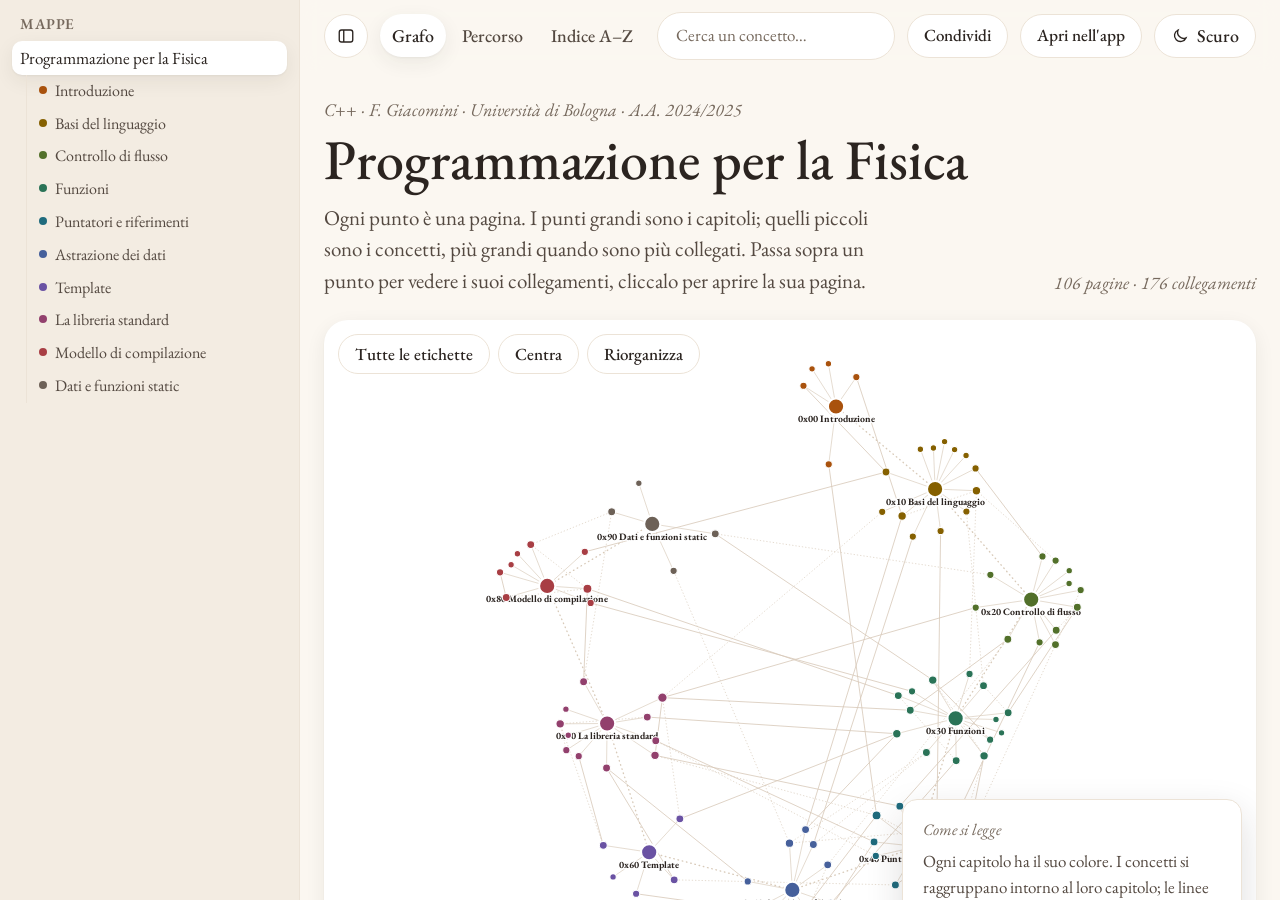
==== programmazione-fisica-cpp/index.html @ e2de2139 "Mappe: pubblica "Programmazione per la Fisica"" ====
<!doctype html>
<html lang="it">
  <head>
    <meta charset="utf-8" />
    <meta name="viewport" content="width=device-width,initial-scale=1" />
    <title>Programmazione per la Fisica</title>
    <link rel="preconnect" href="https://fonts.googleapis.com" />
    <link rel="stylesheet" href="https://fonts.googleapis.com/css2?family=EB+Garamond:ital,wght@0,400..800;1,400..800&family=JetBrains+Mono:wght@400;500&display=swap" />
    <script type="module" crossorigin src="../app/assets/index-GQqFdvX4.js"></script>
    <link rel="stylesheet" crossorigin href="../app/assets/index-DStdT5VO.css">
    <meta name="description" content="C++ · F. Giacomini · Università di Bologna · A.A. 2024/2025" />
    <meta property="og:title" content="Programmazione per la Fisica" />
    <meta property="og:description" content="C++ · F. Giacomini · Università di Bologna · A.A. 2024/2025" />
    <meta property="og:type" content="website" />
  </head>
  <body>
    <div id="root"></div>
  </body>
</html>
---- app/assets/index-DStdT5VO.css ----
@font-face{font-display:block;font-family:KaTeX_AMS;font-style:normal;font-weight:400;src:url(./KaTeX_AMS-Regular-BQhdFMY1.woff2) format("woff2"),url(./KaTeX_AMS-Regular-DMm9YOAa.woff) format("woff"),url(./KaTeX_AMS-Regular-DRggAlZN.ttf) format("truetype")}@font-face{font-display:block;font-family:KaTeX_Caligraphic;font-style:normal;font-weight:700;src:url(./KaTeX_Caligraphic-Bold-Dq_IR9rO.woff2) format("woff2"),url(./KaTeX_Caligraphic-Bold-BEiXGLvX.woff) format("woff"),url(./KaTeX_Caligraphic-Bold-ATXxdsX0.ttf) format("truetype")}@font-face{font-display:block;font-family:KaTeX_Caligraphic;font-style:normal;font-weight:400;src:url(./KaTeX_Caligraphic-Regular-Di6jR-x-.woff2) format("woff2"),url(./KaTeX_Caligraphic-Regular-CTRA-rTL.woff) format("woff"),url(./KaTeX_Caligraphic-Regular-wX97UBjC.ttf) format("truetype")}@font-face{font-display:block;font-family:KaTeX_Fraktur;font-style:normal;font-weight:700;src:url(./KaTeX_Fraktur-Bold-CL6g_b3V.woff2) format("woff2"),url(./KaTeX_Fraktur-Bold-BsDP51OF.woff) format("woff"),url(./KaTeX_Fraktur-Bold-BdnERNNW.ttf) format("truetype")}@font-face{font-display:block;font-family:KaTeX_Fraktur;font-style:normal;font-weight:400;src:url(./KaTeX_Fraktur-Regular-CTYiF6lA.woff2) format("woff2"),url(./KaTeX_Fraktur-Regular-Dxdc4cR9.woff) format("woff"),url(./KaTeX_Fraktur-Regular-CB_wures.ttf) format("truetype")}@font-face{font-display:block;font-family:KaTeX_Main;font-style:normal;font-weight:700;src:url(./KaTeX_Main-Bold-Cx986IdX.woff2) format("woff2"),url(./KaTeX_Main-Bold-Jm3AIy58.woff) format("woff"),url(./KaTeX_Main-Bold-waoOVXN0.ttf) format("truetype")}@font-face{font-display:block;font-family:KaTeX_Main;font-style:italic;font-weight:700;src:url(./KaTeX_Main-BoldItalic-DxDJ3AOS.woff2) format("woff2"),url(./KaTeX_Main-BoldItalic-SpSLRI95.woff) format("woff"),url(./KaTeX_Main-BoldItalic-DzxPMmG6.ttf) format("truetype")}@font-face{font-display:block;font-family:KaTeX_Main;font-style:italic;font-weight:400;src:url(./KaTeX_Main-Italic-NWA7e6Wa.woff2) format("woff2"),url(./KaTeX_Main-Italic-BMLOBm91.woff) format("woff"),url(./KaTeX_Main-Italic-3WenGoN9.ttf) format("truetype")}@font-face{font-display:block;font-family:KaTeX_Main;font-style:normal;font-weight:400;src:url(./KaTeX_Main-Regular-B22Nviop.woff2) format("woff2"),url(./KaTeX_Main-Regular-Dr94JaBh.woff) format("woff"),url(./KaTeX_Main-Regular-ypZvNtVU.ttf) format("truetype")}@font-face{font-display:block;font-family:KaTeX_Math;font-style:italic;font-weight:700;src:url(./KaTeX_Math-BoldItalic-CZnvNsCZ.woff2) format("woff2"),url(./KaTeX_Math-BoldItalic-iY-2wyZ7.woff) format("woff"),url(./KaTeX_Math-BoldItalic-B3XSjfu4.ttf) format("truetype")}@font-face{font-display:block;font-family:KaTeX_Math;font-style:italic;font-weight:400;src:url(./KaTeX_Math-Italic-t53AETM-.woff2) format("woff2"),url(./KaTeX_Math-Italic-DA0__PXp.woff) format("woff"),url(./KaTeX_Math-Italic-flOr_0UB.ttf) format("truetype")}@font-face{font-display:block;font-family:KaTeX_SansSerif;font-style:normal;font-weight:700;src:url(./KaTeX_SansSerif-Bold-D1sUS0GD.woff2) format("woff2"),url(./KaTeX_SansSerif-Bold-DbIhKOiC.woff) format("woff"),url(./KaTeX_SansSerif-Bold-CFMepnvq.ttf) format("truetype")}@font-face{font-display:block;font-family:KaTeX_SansSerif;font-style:italic;font-weight:400;src:url(./KaTeX_SansSerif-Italic-C3H0VqGB.woff2) format("woff2"),url(./KaTeX_SansSerif-Italic-DN2j7dab.woff) format("woff"),url(./KaTeX_SansSerif-Italic-YYjJ1zSn.ttf) format("truetype")}@font-face{font-display:block;font-family:KaTeX_SansSerif;font-style:normal;font-weight:400;src:url(./KaTeX_SansSerif-Regular-DDBCnlJ7.woff2) format("woff2"),url(./KaTeX_SansSerif-Regular-CS6fqUqJ.woff) format("woff"),url(./KaTeX_SansSerif-Regular-BNo7hRIc.ttf) format("truetype")}@font-face{font-display:block;font-family:KaTeX_Script;font-style:normal;font-weight:400;src:url(./KaTeX_Script-Regular-D3wIWfF6.woff2) format("woff2"),url(./KaTeX_Script-Regular-D5yQViql.woff) format("woff"),url(./KaTeX_Script-Regular-C5JkGWo-.ttf) format("truetype")}@font-face{font-display:block;font-family:KaTeX_Size1;font-style:normal;font-weight:400;src:url(./KaTeX_Size1-Regular-mCD8mA8B.woff2) format("woff2"),url(./KaTeX_Size1-Regular-C195tn64.woff) format("woff"),url(./KaTeX_Size1-Regular-Dbsnue_I.ttf) format("truetype")}@font-face{font-display:block;font-family:KaTeX_Size2;font-style:normal;font-weight:400;src:url(./KaTeX_Size2-Regular-Dy4dx90m.woff2) format("woff2"),url(./KaTeX_Size2-Regular-oD1tc_U0.woff) format("woff"),url(./KaTeX_Size2-Regular-B7gKUWhC.ttf) format("truetype")}@font-face{font-display:block;font-family:KaTeX_Size3;font-style:normal;font-weight:400;src:url([data-uri]) format("woff2"),url(./KaTeX_Size3-Regular-CTq5MqoE.woff) format("woff"),url(./KaTeX_Size3-Regular-DgpXs0kz.ttf) format("truetype")}@font-face{font-display:block;font-family:KaTeX_Size4;font-style:normal;font-weight:400;src:url(./KaTeX_Size4-Regular-Dl5lxZxV.woff2) format("woff2"),url(./KaTeX_Size4-Regular-BF-4gkZK.woff) format("woff"),url(./KaTeX_Size4-Regular-DWFBv043.ttf) format("truetype")}@font-face{font-display:block;font-family:KaTeX_Typewriter;font-style:normal;font-weight:400;src:url(./KaTeX_Typewriter-Regular-CO6r4hn1.woff2) format("woff2"),url(./KaTeX_Typewriter-Regular-C0xS9mPB.woff) format("woff"),url(./KaTeX_Typewriter-Regular-D3Ib7_Hf.ttf) format("truetype")}.katex{font: 1.21em KaTeX_Main,Times New Roman,serif;line-height:1.2;position:relative;text-indent:0;text-rendering:auto}.katex *{-ms-high-contrast-adjust:none!important;border-color:currentColor}.katex .katex-version:after{content:"0.16.47"}.katex .katex-mathml{border:0;-webkit-clip-path:inset(50%);clip-path:inset(50%);height:1px;overflow:hidden;padding:0;position:absolute;width:1px}.katex .katex-html>.newline{display:block}.katex .base{position:relative;white-space:nowrap;width:-webkit-min-content;width:-moz-min-content;width:min-content}.katex .base,.katex .strut{display:inline-block}.katex .textbf{font-weight:700}.katex .textit{font-style:italic}.katex .textrm{font-family:KaTeX_Main}.katex .textsf{font-family:KaTeX_SansSerif}.katex .texttt{font-family:KaTeX_Typewriter}.katex .mathnormal{font-family:KaTeX_Math;font-style:italic}.katex .mathit{font-family:KaTeX_Main;font-style:italic}.katex .mathrm{font-style:normal}.katex .mathbf{font-family:KaTeX_Main;font-weight:700}.katex .boldsymbol{font-family:KaTeX_Math;font-style:italic;font-weight:700}.katex .amsrm,.katex .mathbb,.katex .textbb{font-family:KaTeX_AMS}.katex .mathcal{font-family:KaTeX_Caligraphic}.katex .mathfrak,.katex .textfrak{font-family:KaTeX_Fraktur}.katex .mathboldfrak,.katex .textboldfrak{font-family:KaTeX_Fraktur;font-weight:700}.katex .mathtt{font-family:KaTeX_Typewriter}.katex .mathscr,.katex .textscr{font-family:KaTeX_Script}.katex .mathsf,.katex .textsf{font-family:KaTeX_SansSerif}.katex .mathboldsf,.katex .textboldsf{font-family:KaTeX_SansSerif;font-weight:700}.katex .mathitsf,.katex .mathsfit,.katex .textitsf{font-family:KaTeX_SansSerif;font-style:italic}.katex .mainrm{font-family:KaTeX_Main;font-style:normal}.katex .vlist-t{border-collapse:collapse;display:inline-table;table-layout:fixed}.katex .vlist-r{display:table-row}.katex .vlist{display:table-cell;position:relative;vertical-align:bottom}.katex .vlist>span{display:block;height:0;position:relative}.katex .vlist>span>span{display:inline-block}.katex .vlist>span>.pstrut{overflow:hidden;width:0}.katex .vlist-t2{margin-right:-2px}.katex .vlist-s{display:table-cell;font-size:1px;min-width:2px;vertical-align:bottom;width:2px}.katex .vbox{align-items:baseline;display:inline-flex;flex-direction:column}.katex .hbox{width:100%}.katex .hbox,.katex .thinbox{display:inline-flex;flex-direction:row}.katex .thinbox{max-width:0;width:0}.katex .msupsub{text-align:left}.katex .mfrac>span>span{text-align:center}.katex .mfrac .frac-line{border-bottom-style:solid;display:inline-block;width:100%}.katex .hdashline,.katex .hline,.katex .mfrac .frac-line,.katex .overline .overline-line,.katex .rule,.katex .underline .underline-line{min-height:1px}.katex .mspace{display:inline-block}.katex .smash{display:inline;line-height:0}.katex .clap,.katex .llap,.katex .rlap{position:relative;width:0}.katex .clap>.inner,.katex .llap>.inner,.katex .rlap>.inner{position:absolute}.katex .clap>.fix,.katex .llap>.fix,.katex .rlap>.fix{display:inline-block}.katex .llap>.inner{right:0}.katex .clap>.inner,.katex .rlap>.inner{left:0}.katex .clap>.inner>span{margin-left:-50%;margin-right:50%}.katex .rule{border:0 solid;display:inline-block;position:relative}.katex .hline,.katex .overline .overline-line,.katex .underline .underline-line{border-bottom-style:solid;display:inline-block;width:100%}.katex .hdashline{border-bottom-style:dashed;display:inline-block;width:100%}.katex .sqrt>.root{margin-left:.2777777778em;margin-right:-.5555555556em}.katex .fontsize-ensurer.reset-size1.size1,.katex .sizing.reset-size1.size1{font-size:1em}.katex .fontsize-ensurer.reset-size1.size2,.katex .sizing.reset-size1.size2{font-size:1.2em}.katex .fontsize-ensurer.reset-size1.size3,.katex .sizing.reset-size1.size3{font-size:1.4em}.katex .fontsize-ensurer.reset-size1.size4,.katex .sizing.reset-size1.size4{font-size:1.6em}.katex .fontsize-ensurer.reset-size1.size5,.katex .sizing.reset-size1.size5{font-size:1.8em}.katex .fontsize-ensurer.reset-size1.size6,.katex .sizing.reset-size1.size6{font-size:2em}.katex .fontsize-ensurer.reset-size1.size7,.katex .sizing.reset-size1.size7{font-size:2.4em}.katex .fontsize-ensurer.reset-size1.size8,.katex .sizing.reset-size1.size8{font-size:2.88em}.katex .fontsize-ensurer.reset-size1.size9,.katex .sizing.reset-size1.size9{font-size:3.456em}.katex .fontsize-ensurer.reset-size1.size10,.katex .sizing.reset-size1.size10{font-size:4.148em}.katex .fontsize-ensurer.reset-size1.size11,.katex .sizing.reset-size1.size11{font-size:4.976em}.katex .fontsize-ensurer.reset-size2.size1,.katex .sizing.reset-size2.size1{font-size:.8333333333em}.katex .fontsize-ensurer.reset-size2.size2,.katex .sizing.reset-size2.size2{font-size:1em}.katex .fontsize-ensurer.reset-size2.size3,.katex .sizing.reset-size2.size3{font-size:1.1666666667em}.katex .fontsize-ensurer.reset-size2.size4,.katex .sizing.reset-size2.size4{font-size:1.3333333333em}.katex .fontsize-ensurer.reset-size2.size5,.katex .sizing.reset-size2.size5{font-size:1.5em}.katex .fontsize-ensurer.reset-size2.size6,.katex .sizing.reset-size2.size6{font-size:1.6666666667em}.katex .fontsize-ensurer.reset-size2.size7,.katex .sizing.reset-size2.size7{font-size:2em}.katex .fontsize-ensurer.reset-size2.size8,.katex .sizing.reset-size2.size8{font-size:2.4em}.katex .fontsize-ensurer.reset-size2.size9,.katex .sizing.reset-size2.size9{font-size:2.88em}.katex .fontsize-ensurer.reset-size2.size10,.katex .sizing.reset-size2.size10{font-size:3.4566666667em}.katex .fontsize-ensurer.reset-size2.size11,.katex .sizing.reset-size2.size11{font-size:4.1466666667em}.katex .fontsize-ensurer.reset-size3.size1,.katex .sizing.reset-size3.size1{font-size:.7142857143em}.katex .fontsize-ensurer.reset-size3.size2,.katex .sizing.reset-size3.size2{font-size:.8571428571em}.katex .fontsize-ensurer.reset-size3.size3,.katex .sizing.reset-size3.size3{font-size:1em}.katex .fontsize-ensurer.reset-size3.size4,.katex .sizing.reset-size3.size4{font-size:1.1428571429em}.katex .fontsize-ensurer.reset-size3.size5,.katex .sizing.reset-size3.size5{font-size:1.2857142857em}.katex .fontsize-ensurer.reset-size3.size6,.katex .sizing.reset-size3.size6{font-size:1.4285714286em}.katex .fontsize-ensurer.reset-size3.size7,.katex .sizing.reset-size3.size7{font-size:1.7142857143em}.katex .fontsize-ensurer.reset-size3.size8,.katex .sizing.reset-size3.size8{font-size:2.0571428571em}.katex .fontsize-ensurer.reset-size3.size9,.katex .sizing.reset-size3.size9{font-size:2.4685714286em}.katex .fontsize-ensurer.reset-size3.size10,.katex .sizing.reset-size3.size10{font-size:2.9628571429em}.katex .fontsize-ensurer.reset-size3.size11,.katex .sizing.reset-size3.size11{font-size:3.5542857143em}.katex .fontsize-ensurer.reset-size4.size1,.katex .sizing.reset-size4.size1{font-size:.625em}.katex .fontsize-ensurer.reset-size4.size2,.katex .sizing.reset-size4.size2{font-size:.75em}.katex .fontsize-ensurer.reset-size4.size3,.katex .sizing.reset-size4.size3{font-size:.875em}.katex .fontsize-ensurer.reset-size4.size4,.katex .sizing.reset-size4.size4{font-size:1em}.katex .fontsize-ensurer.reset-size4.size5,.katex .sizing.reset-size4.size5{font-size:1.125em}.katex .fontsize-ensurer.reset-size4.size6,.katex .sizing.reset-size4.size6{font-size:1.25em}.katex .fontsize-ensurer.reset-size4.size7,.katex .sizing.reset-size4.size7{font-size:1.5em}.katex .fontsize-ensurer.reset-size4.size8,.katex .sizing.reset-size4.size8{font-size:1.8em}.katex .fontsize-ensurer.reset-size4.size9,.katex .sizing.reset-size4.size9{font-size:2.16em}.katex .fontsize-ensurer.reset-size4.size10,.katex .sizing.reset-size4.size10{font-size:2.5925em}.katex .fontsize-ensurer.reset-size4.size11,.katex .sizing.reset-size4.size11{font-size:3.11em}.katex .fontsize-ensurer.reset-size5.size1,.katex .sizing.reset-size5.size1{font-size:.5555555556em}.katex .fontsize-ensurer.reset-size5.size2,.katex .sizing.reset-size5.size2{font-size:.6666666667em}.katex .fontsize-ensurer.reset-size5.size3,.katex .sizing.reset-size5.size3{font-size:.7777777778em}.katex .fontsize-ensurer.reset-size5.size4,.katex .sizing.reset-size5.size4{font-size:.8888888889em}.katex .fontsize-ensurer.reset-size5.size5,.katex .sizing.reset-size5.size5{font-size:1em}.katex .fontsize-ensurer.reset-size5.size6,.katex .sizing.reset-size5.size6{font-size:1.1111111111em}.katex .fontsize-ensurer.reset-size5.size7,.katex .sizing.reset-size5.size7{font-size:1.3333333333em}.katex .fontsize-ensurer.reset-size5.size8,.katex .sizing.reset-size5.size8{font-size:1.6em}.katex .fontsize-ensurer.reset-size5.size9,.katex .sizing.reset-size5.size9{font-size:1.92em}.katex .fontsize-ensurer.reset-size5.size10,.katex .sizing.reset-size5.size10{font-size:2.3044444444em}.katex .fontsize-ensurer.reset-size5.size11,.katex .sizing.reset-size5.size11{font-size:2.7644444444em}.katex .fontsize-ensurer.reset-size6.size1,.katex .sizing.reset-size6.size1{font-size:.5em}.katex .fontsize-ensurer.reset-size6.size2,.katex .sizing.reset-size6.size2{font-size:.6em}.katex .fontsize-ensurer.reset-size6.size3,.katex .sizing.reset-size6.size3{font-size:.7em}.katex .fontsize-ensurer.reset-size6.size4,.katex .sizing.reset-size6.size4{font-size:.8em}.katex .fontsize-ensurer.reset-size6.size5,.katex .sizing.reset-size6.size5{font-size:.9em}.katex .fontsize-ensurer.reset-size6.size6,.katex .sizing.reset-size6.size6{font-size:1em}.katex .fontsize-ensurer.reset-size6.size7,.katex .sizing.reset-size6.size7{font-size:1.2em}.katex .fontsize-ensurer.reset-size6.size8,.katex .sizing.reset-size6.size8{font-size:1.44em}.katex .fontsize-ensurer.reset-size6.size9,.katex .sizing.reset-size6.size9{font-size:1.728em}.katex .fontsize-ensurer.reset-size6.size10,.katex .sizing.reset-size6.size10{font-size:2.074em}.katex .fontsize-ensurer.reset-size6.size11,.katex .sizing.reset-size6.size11{font-size:2.488em}.katex .fontsize-ensurer.reset-size7.size1,.katex .sizing.reset-size7.size1{font-size:.4166666667em}.katex .fontsize-ensurer.reset-size7.size2,.katex .sizing.reset-size7.size2{font-size:.5em}.katex .fontsize-ensurer.reset-size7.size3,.katex .sizing.reset-size7.size3{font-size:.5833333333em}.katex .fontsize-ensurer.reset-size7.size4,.katex .sizing.reset-size7.size4{font-size:.6666666667em}.katex .fontsize-ensurer.reset-size7.size5,.katex .sizing.reset-size7.size5{font-size:.75em}.katex .fontsize-ensurer.reset-size7.size6,.katex .sizing.reset-size7.size6{font-size:.8333333333em}.katex .fontsize-ensurer.reset-size7.size7,.katex .sizing.reset-size7.size7{font-size:1em}.katex .fontsize-ensurer.reset-size7.size8,.katex .sizing.reset-size7.size8{font-size:1.2em}.katex .fontsize-ensurer.reset-size7.size9,.katex .sizing.reset-size7.size9{font-size:1.44em}.katex .fontsize-ensurer.reset-size7.size10,.katex .sizing.reset-size7.size10{font-size:1.7283333333em}.katex .fontsize-ensurer.reset-size7.size11,.katex .sizing.reset-size7.size11{font-size:2.0733333333em}.katex .fontsize-ensurer.reset-size8.size1,.katex .sizing.reset-size8.size1{font-size:.3472222222em}.katex .fontsize-ensurer.reset-size8.size2,.katex .sizing.reset-size8.size2{font-size:.4166666667em}.katex .fontsize-ensurer.reset-size8.size3,.katex .sizing.reset-size8.size3{font-size:.4861111111em}.katex .fontsize-ensurer.reset-size8.size4,.katex .sizing.reset-size8.size4{font-size:.5555555556em}.katex .fontsize-ensurer.reset-size8.size5,.katex .sizing.reset-size8.size5{font-size:.625em}.katex .fontsize-ensurer.reset-size8.size6,.katex .sizing.reset-size8.size6{font-size:.6944444444em}.katex .fontsize-ensurer.reset-size8.size7,.katex .sizing.reset-size8.size7{font-size:.8333333333em}.katex .fontsize-ensurer.reset-size8.size8,.katex .sizing.reset-size8.size8{font-size:1em}.katex .fontsize-ensurer.reset-size8.size9,.katex .sizing.reset-size8.size9{font-size:1.2em}.katex .fontsize-ensurer.reset-size8.size10,.katex .sizing.reset-size8.size10{font-size:1.4402777778em}.katex .fontsize-ensurer.reset-size8.size11,.katex .sizing.reset-size8.size11{font-size:1.7277777778em}.katex .fontsize-ensurer.reset-size9.size1,.katex .sizing.reset-size9.size1{font-size:.2893518519em}.katex .fontsize-ensurer.reset-size9.size2,.katex .sizing.reset-size9.size2{font-size:.3472222222em}.katex .fontsize-ensurer.reset-size9.size3,.katex .sizing.reset-size9.size3{font-size:.4050925926em}.katex .fontsize-ensurer.reset-size9.size4,.katex .sizing.reset-size9.size4{font-size:.462962963em}.katex .fontsize-ensurer.reset-size9.size5,.katex .sizing.reset-size9.size5{font-size:.5208333333em}.katex .fontsize-ensurer.reset-size9.size6,.katex .sizing.reset-size9.size6{font-size:.5787037037em}.katex .fontsize-ensurer.reset-size9.size7,.katex .sizing.reset-size9.size7{font-size:.6944444444em}.katex .fontsize-ensurer.reset-size9.size8,.katex .sizing.reset-size9.size8{font-size:.8333333333em}.katex .fontsize-ensurer.reset-size9.size9,.katex .sizing.reset-size9.size9{font-size:1em}.katex .fontsize-ensurer.reset-size9.size10,.katex .sizing.reset-size9.size10{font-size:1.2002314815em}.katex .fontsize-ensurer.reset-size9.size11,.katex .sizing.reset-size9.size11{font-size:1.4398148148em}.katex .fontsize-ensurer.reset-size10.size1,.katex .sizing.reset-size10.size1{font-size:.2410800386em}.katex .fontsize-ensurer.reset-size10.size2,.katex .sizing.reset-size10.size2{font-size:.2892960463em}.katex .fontsize-ensurer.reset-size10.size3,.katex .sizing.reset-size10.size3{font-size:.337512054em}.katex .fontsize-ensurer.reset-size10.size4,.katex .sizing.reset-size10.size4{font-size:.3857280617em}.katex .fontsize-ensurer.reset-size10.size5,.katex .sizing.reset-size10.size5{font-size:.4339440694em}.katex .fontsize-ensurer.reset-size10.size6,.katex .sizing.reset-size10.size6{font-size:.4821600771em}.katex .fontsize-ensurer.reset-size10.size7,.katex .sizing.reset-size10.size7{font-size:.5785920926em}.katex .fontsize-ensurer.reset-size10.size8,.katex .sizing.reset-size10.size8{font-size:.6943105111em}.katex .fontsize-ensurer.reset-size10.size9,.katex .sizing.reset-size10.size9{font-size:.8331726133em}.katex .fontsize-ensurer.reset-size10.size10,.katex .sizing.reset-size10.size10{font-size:1em}.katex .fontsize-ensurer.reset-size10.size11,.katex .sizing.reset-size10.size11{font-size:1.1996142719em}.katex .fontsize-ensurer.reset-size11.size1,.katex .sizing.reset-size11.size1{font-size:.2009646302em}.katex .fontsize-ensurer.reset-size11.size2,.katex .sizing.reset-size11.size2{font-size:.2411575563em}.katex .fontsize-ensurer.reset-size11.size3,.katex .sizing.reset-size11.size3{font-size:.2813504823em}.katex .fontsize-ensurer.reset-size11.size4,.katex .sizing.reset-size11.size4{font-size:.3215434084em}.katex .fontsize-ensurer.reset-size11.size5,.katex .sizing.reset-size11.size5{font-size:.3617363344em}.katex .fontsize-ensurer.reset-size11.size6,.katex .sizing.reset-size11.size6{font-size:.4019292605em}.katex .fontsize-ensurer.reset-size11.size7,.katex .sizing.reset-size11.size7{font-size:.4823151125em}.katex .fontsize-ensurer.reset-size11.size8,.katex .sizing.reset-size11.size8{font-size:.578778135em}.katex .fontsize-ensurer.reset-size11.size9,.katex .sizing.reset-size11.size9{font-size:.6945337621em}.katex .fontsize-ensurer.reset-size11.size10,.katex .sizing.reset-size11.size10{font-size:.8336012862em}.katex .fontsize-ensurer.reset-size11.size11,.katex .sizing.reset-size11.size11{font-size:1em}.katex .delimsizing.size1{font-family:KaTeX_Size1}.katex .delimsizing.size2{font-family:KaTeX_Size2}.katex .delimsizing.size3{font-family:KaTeX_Size3}.katex .delimsizing.size4{font-family:KaTeX_Size4}.katex .delimsizing.mult .delim-size1>span{font-family:KaTeX_Size1}.katex .delimsizing.mult .delim-size4>span{font-family:KaTeX_Size4}.katex .nulldelimiter{display:inline-block;width:.12em}.katex .delimcenter,.katex .op-symbol{position:relative}.katex .op-symbol.small-op{font-family:KaTeX_Size1}.katex .op-symbol.large-op{font-family:KaTeX_Size2}.katex .accent>.vlist-t,.katex .op-limits>.vlist-t{text-align:center}.katex .accent .accent-body{position:relative}.katex .accent .accent-body:not(.accent-full){width:0}.katex .overlay{display:block}.katex .mtable .vertical-separator{display:inline-block;min-width:1px}.katex .mtable .arraycolsep{display:inline-block}.katex .mtable .col-align-c>.vlist-t{text-align:center}.katex .mtable .col-align-l>.vlist-t{text-align:left}.katex .mtable .col-align-r>.vlist-t{text-align:right}.katex .svg-align{text-align:left}.katex svg{fill:currentColor;stroke:currentColor;display:block;height:inherit;position:absolute;width:100%}.katex svg path{stroke:none}.katex svg{fill-rule:nonzero;fill-opacity:1;stroke-width:1;stroke-linecap:butt;stroke-linejoin:miter;stroke-miterlimit:4;stroke-dasharray:none;stroke-dashoffset:0;stroke-opacity:1}.katex img{border-style:none;max-height:none;max-width:none;min-height:0;min-width:0}.katex .stretchy{display:block;overflow:hidden;position:relative;width:100%}.katex .stretchy:after,.katex .stretchy:before{content:""}.katex .hide-tail{overflow:hidden;position:relative;width:100%}.katex .halfarrow-left{left:0;overflow:hidden;position:absolute;width:50.2%}.katex .halfarrow-right{overflow:hidden;position:absolute;right:0;width:50.2%}.katex .brace-left{left:0;overflow:hidden;position:absolute;width:25.1%}.katex .brace-center{left:25%;overflow:hidden;position:absolute;width:50%}.katex .brace-right{overflow:hidden;position:absolute;right:0;width:25.1%}.katex .x-arrow-pad{padding:0 .5em}.katex .cd-arrow-pad{padding:0 .55556em 0 .27778em}.katex .mover,.katex .munder,.katex .x-arrow{text-align:center}.katex .boxpad{padding:0 .3em}.katex .fbox,.katex .fcolorbox{border:.04em solid;box-sizing:border-box}.katex .cancel-pad{padding:0 .2em}.katex .cancel-lap{margin-left:-.2em;margin-right:-.2em}.katex .sout{border-bottom-style:solid;border-bottom-width:.08em}.katex .angl{border-right:.049em solid;border-top:.049em solid;box-sizing:border-box;margin-right:.03889em}.katex .anglpad{padding:0 .03889em}.katex .eqn-num:before{content:"(" counter(katexEqnNo) ")";counter-increment:katexEqnNo}.katex .mml-eqn-num:before{content:"(" counter(mmlEqnNo) ")";counter-increment:mmlEqnNo}.katex .mtr-glue{width:50%}.katex .cd-vert-arrow{display:inline-block;position:relative}.katex .cd-label-left{display:inline-block;position:absolute;right:calc(50% + .3em);text-align:left}.katex .cd-label-right{display:inline-block;left:calc(50% + .3em);position:absolute;text-align:right}.katex-display{display:block;margin:1em 0;text-align:center}.katex-display>.katex{display:block;text-align:center;white-space:nowrap}.katex-display>.katex>.katex-html{display:block;position:relative}.katex-display>.katex>.katex-html>.tag{position:absolute;right:0}.katex-display.leqno>.katex>.katex-html>.tag{left:0;right:auto}.katex-display.fleqn>.katex{padding-left:2em;text-align:left}body{counter-reset:katexEqnNo mmlEqnNo}:root,:root[data-theme=light]{--bg: #fbf7f1;--surface: #ffffff;--surface-sunk: #f3ece2;--ink: #2b2420;--ink-2: #544941;--muted: #76695d;--line: #ece3d7;--edge: #d8cab9;--accent: #a9520d;--accent-fill: #b85a0f;--on-accent: #ffffff;--accent-soft: #f5eae2;--focus: #2b2420;--code-bg: #f6f0e8;--syn-keyword: #6a52a3;--syn-string: #2a7357;--syn-comment: #76695d;--syn-number: #a9520d;--syn-preproc: #1f6b7d;--tappa-0: #a9520d;--tappa-1: #856000;--tappa-2: #52702a;--tappa-3: #2a7357;--tappa-4: #1f6b7d;--tappa-5: #46609b;--tappa-6: #6a52a3;--tappa-7: #92406d;--tappa-8: #a83e44;--tappa-9: #6d6157;--tappa-0-tint: #f6eee7;--tappa-1-tint: #f3efe6;--tappa-2-tint: #eef1ea;--tappa-3-tint: #eaf1ee;--tappa-4-tint: #e9f0f2;--tappa-5-tint: #eceff5;--tappa-6-tint: #f0eef6;--tappa-7-tint: #f4ecf0;--tappa-8-tint: #f6ecec;--tappa-9-tint: #f0efee;--shadow-soft: 0 1px 2px #2b24200d, 0 6px 20px #2b242012;--shadow-pop: 0 14px 36px #2b242026;color-scheme:light}:root[data-theme=dark]{--bg: #1b1714;--surface: #25201c;--surface-sunk: #2f2924;--ink: #f2eae0;--ink-2: #d6cabd;--muted: #b5a798;--line: #3a312a;--edge: #54493f;--accent: #ff8f65;--accent-fill: #ff8f65;--on-accent: #1d1d1d;--accent-soft: #51362b;--focus: #ff8f65;--code-bg: #211c19;--syn-keyword: #bfaaf0;--syn-string: #7fd0aa;--syn-comment: #a89a8c;--syn-number: #ff9a6e;--syn-preproc: #78c6d8;--tappa-0: #ff9a6e;--tappa-1: #e9b65a;--tappa-2: #b8cc78;--tappa-3: #7fd0aa;--tappa-4: #78c6d8;--tappa-5: #9db4ee;--tappa-6: #bfaaf0;--tappa-7: #e8a2cd;--tappa-8: #f3998f;--tappa-9: #c4b8aa;--tappa-0-tint: #483429;--tappa-1-tint: #443826;--tappa-2-tint: #3d3c2b;--tappa-3-tint: #333c33;--tappa-4-tint: #323b3a;--tappa-5-tint: #38383e;--tappa-6-tint: #3e363e;--tappa-7-tint: #443538;--tappa-8-tint: #46332e;--tappa-9-tint: #3e3833;--shadow-soft: 0 1px 2px #00000040, 0 6px 20px #00000040;--shadow-pop: 0 14px 36px #00000099;color-scheme:dark}:root{--space-1: 4px;--space-2: 8px;--space-3: 12px;--space-4: 16px;--space-5: 24px;--space-6: 32px;--space-7: 48px;--radius-sm: 10px;--radius-md: 15px;--radius-lg: 24px;--radius-pill: 999px;--f-body: "EB Garamond", Garamond, "Times New Roman", serif;--f-display: var(--f-body);--f-mono: "JetBrains Mono", ui-monospace, SFMono-Regular, Menlo, monospace;--sidebar-w: 300px}*{box-sizing:border-box}html,body,#root{height:100%;margin:0}body{background:var(--bg);color:var(--ink);font-family:var(--f-body);font-size:19px;line-height:1.5;-webkit-font-smoothing:antialiased}a{color:var(--accent)}button{font:inherit;color:inherit}:focus-visible{outline:3px solid var(--focus);outline-offset:2px;border-radius:var(--radius-sm)}h1,h2,h3{font-family:var(--f-display);font-weight:500;line-height:1.12;margin:0;text-wrap:balance}code{font-family:var(--f-mono);font-size:.78em}.eyebrow{font-style:italic;font-size:18px;color:var(--muted)}.muted{color:var(--muted)}.shell{display:grid;grid-template-columns:var(--sidebar-w) minmax(0,1fr);height:100%}.shell.collapsed{grid-template-columns:0 minmax(0,1fr)}.sidebar{border-right:1px solid var(--line);background:var(--surface-sunk);overflow:auto;padding:var(--space-4) var(--space-3);display:flex;flex-direction:column;gap:var(--space-4)}.collapsed .sidebar{visibility:hidden;padding:0}.sidebar h2{font-size:15px;font-weight:600;letter-spacing:.04em;text-transform:uppercase;color:var(--muted);margin:0 var(--space-2) var(--space-2)}.side-list{list-style:none;margin:0;padding:0}.side-item{width:100%;text-align:left;text-decoration:none;cursor:pointer;padding:6px var(--space-2);border-radius:var(--radius-sm);font-size:17px;color:var(--ink-2);display:flex;gap:8px;align-items:baseline;line-height:1.3}.side-item:hover{background:var(--surface);color:var(--ink)}.side-item[aria-current=true]{background:var(--surface);color:var(--ink);box-shadow:var(--shadow-soft)}.side-item.small{font-size:15px;padding-block:4px}.side-list .dot{width:8px;height:8px;border-radius:50%;flex:none;transform:translateY(-2px)}.side-list ul{list-style:none;margin:0 0 var(--space-2) 14px;padding:0;border-left:1px solid var(--line)}.side-list ul .side-item{font-size:16px;padding-left:var(--space-3)}.side-list ul ul .side-item{font-size:15px}.main{overflow:auto}.topbar{position:sticky;top:0;z-index:5;display:flex;align-items:center;gap:var(--space-3);padding:12px var(--space-5);background:color-mix(in srgb,var(--bg) 88%,transparent);-webkit-backdrop-filter:blur(10px);backdrop-filter:blur(10px)}.btn{font-size:17px;font-weight:500;min-height:40px;padding:0 16px;border-radius:var(--radius-pill);border:1px solid var(--line);background:var(--surface);color:var(--ink);cursor:pointer;display:inline-flex;align-items:center;gap:8px}.btn:hover{border-color:var(--accent)}.btn.icon{padding:0;width:44px;min-height:44px;justify-content:center}.btn.primary{background:var(--accent-fill);color:var(--on-accent);border-color:var(--accent-fill)}.content{max-width:1200px;margin:0 auto;padding:var(--space-5) var(--space-5) 80px}.lib-head h1{font-size:clamp(36px,5vw,52px);margin-top:8px}.lib-grid{display:grid;grid-template-columns:repeat(auto-fill,minmax(280px,1fr));gap:var(--space-4);margin-top:var(--space-5)}.map-card{text-align:left;cursor:pointer;text-decoration:none;color:var(--ink);border:1px solid transparent;background:var(--surface);border-radius:var(--radius-md);padding:22px var(--space-5);box-shadow:var(--shadow-soft);display:flex;flex-direction:column;gap:8px;min-height:170px;transition:transform .15s,border-color .15s}.map-card:hover{border-color:var(--accent);transform:translateY(-2px)}.map-card h3{font-size:25px}.map-card p{margin:0;color:var(--ink-2);font-size:17px}.map-card small{margin-top:auto;color:var(--muted);font-size:15px}.empty-state{background:var(--surface);border-radius:var(--radius-lg);padding:var(--space-6);box-shadow:var(--shadow-soft);max-width:64ch}@media(prefers-reduced-motion:reduce){*{transition:none!important;animation:none!important}}b,strong{font-weight:600}code,pre{font-variant-ligatures:none;font-feature-settings:"liga" 0,"calt" 0}p code,li code,.lead code,.prose code{background:var(--surface-sunk);padding:.08em .4em;border-radius:6px}.mono{font-family:var(--f-body);font-weight:600;font-size:16px;font-variant-numeric:tabular-nums}.brand{font-family:var(--f-display);font-weight:500;font-size:23px;text-decoration:none;color:var(--ink);white-space:nowrap;overflow:hidden;text-overflow:ellipsis;max-width:32ch}.nav{display:flex;gap:var(--space-1);flex-wrap:wrap}.nav a{font-weight:500;font-size:18px;text-decoration:none;color:var(--ink-2);padding:8px 16px;border-radius:var(--radius-pill);min-height:40px;display:inline-flex;align-items:center}.nav a[aria-current=page]{color:var(--ink);background:var(--surface);box-shadow:var(--shadow-soft)}.nav a:hover{color:var(--ink);background:var(--surface-sunk)}.search{position:relative;margin-left:auto;flex:1 1 220px;max-width:340px;min-width:0}.search input{width:100%;font:inherit;font-size:17px;padding:10px 18px;border-radius:var(--radius-pill);border:1px solid var(--line);background:var(--surface);color:var(--ink);min-height:44px}.search input::placeholder{color:var(--muted);opacity:1}.results{position:absolute;right:0;left:0;top:calc(100% + 8px);background:var(--surface);border:1px solid var(--line);border-radius:var(--radius-md);box-shadow:var(--shadow-pop);max-height:60vh;overflow:auto;padding:6px;z-index:10}.results a{display:flex;gap:12px;align-items:baseline;padding:10px 12px;border-radius:var(--radius-sm);text-decoration:none;color:var(--ink);font-size:17px}.results a:hover,.results a.on{background:var(--surface-sunk)}.results .ad{font-size:15px;font-weight:600;flex:none;font-variant-numeric:tabular-nums}.results .empty{padding:12px;color:var(--muted);font-size:17px}.theme{font:inherit;font-size:18px;font-weight:500;min-height:44px;padding:0 16px;border-radius:var(--radius-pill);border:1px solid var(--line);background:var(--surface);color:var(--ink);cursor:pointer;display:inline-flex;align-items:center;gap:8px;white-space:nowrap}.theme:hover{border-color:var(--accent)}.ghead{display:flex;flex-wrap:wrap;gap:16px 32px;align-items:flex-end;justify-content:space-between;margin-bottom:var(--space-5)}.ghead h1{font-size:clamp(36px,4.6vw,56px);line-height:1.05;margin-top:8px}.ghead p{margin:.6em 0 0;color:var(--ink-2);max-width:58ch;font-size:21px;line-height:1.5}.graphbox{position:relative;background:var(--surface);border-radius:var(--radius-lg);overflow:hidden;box-shadow:var(--shadow-soft)}#graph{display:block;width:100%;height:min(74vh,760px);min-height:480px;touch-action:none;cursor:grab}#graph:active{cursor:grabbing}.gedge{stroke:var(--edge);stroke-width:1.2px;stroke-linecap:round}.gedge.ref{stroke-width:1.5px}.gedge.seq{stroke-width:2.5px;stroke-dasharray:1 7}.gedge.rel{stroke-dasharray:1 5}.gnode circle{stroke:var(--surface);stroke-width:2px;cursor:pointer}.gnode.chap circle{stroke-width:4px}.gnode:hover circle,.gnode:focus circle{stroke:var(--accent);stroke-width:3px}.gnode:focus{outline:none}.gnode text{font-family:var(--f-body);font-weight:500;font-size:15px;fill:var(--ink-2);paint-order:stroke;stroke:var(--surface);stroke-width:5px;stroke-linejoin:round;pointer-events:none}.gnode.chap text{font-weight:700;font-size:18px;fill:var(--ink)}.dim .gnode{opacity:.15}.dim .gedge{opacity:.06}.dim .gnode.hot{opacity:1}.dim .gedge.hot{opacity:1;stroke:var(--accent);stroke-width:2px}.gnode.hide-l text{opacity:0}.gnode.hot text{opacity:1;fill:var(--ink)}.gtools{position:absolute;top:14px;left:14px;right:14px;display:flex;gap:var(--space-2);flex-wrap:wrap;pointer-events:none}.gtools>*{pointer-events:auto}.gbtn{font-weight:500;font-size:17px;border:1px solid var(--line);background:var(--surface);color:var(--ink);padding:0 16px;min-height:40px;border-radius:var(--radius-pill);cursor:pointer;display:inline-flex;align-items:center;gap:8px}.gbtn:hover{border-color:var(--accent)}.gbtn[aria-pressed=true]{background:var(--accent-fill);color:var(--on-accent);border-color:var(--accent-fill)}.gcard{position:absolute;right:14px;bottom:14px;width:min(340px,calc(100% - 28px));background:var(--surface);border:1px solid var(--line);border-radius:var(--radius-md);padding:18px 20px;box-shadow:var(--shadow-pop);display:flex;flex-direction:column;gap:6px;font-size:17px}.gcard h3{font-size:23px;line-height:1.15}.gcard p{margin:0;color:var(--ink-2);line-height:1.55}.gcard .eyebrow{font-size:16px}.legend{display:flex;flex-wrap:wrap;gap:var(--space-2);margin-top:var(--space-4)}.ltag{display:inline-flex;align-items:center;gap:8px;font-size:17px;font-weight:500;padding:0 16px 0 12px;min-height:40px;border-radius:var(--radius-pill);border:1px solid var(--line);background:var(--surface);color:var(--ink);cursor:pointer}.ltag:hover{border-color:var(--c)}.ltag i{width:12px;height:12px;border-radius:50%;background:var(--c);display:inline-block}.ltag[aria-pressed=false]{opacity:.45}.keyrow{display:flex;flex-wrap:wrap;gap:6px 24px;margin-top:var(--space-4);font-size:16px;color:var(--muted)}.keyrow span{display:inline-flex;align-items:center;gap:8px}.keyrow svg{flex:none;stroke-linecap:round}.rail{overflow-x:auto;padding:6px 0 10px;margin:var(--space-4) 0 var(--space-3)}.rail .line{position:relative;display:flex;justify-content:space-between;padding:0 6px}.rail .line:before{content:"";position:absolute;left:30px;right:30px;top:22px;border-top:2px dotted var(--edge)}.stop{position:relative;z-index:1;width:88px;display:flex;flex-direction:column;align-items:center;gap:6px;text-decoration:none;color:var(--c)}.stop b{width:46px;height:46px;border-radius:50%;background:var(--surface);box-shadow:var(--shadow-soft);border:2px solid var(--c);display:inline-flex;align-items:center;justify-content:center;font-family:var(--f-display);font-weight:600;font-size:19px}.stop:hover b,.stop.on b{background:var(--c);color:var(--surface)}.stop span{font-size:14px;font-weight:500;color:var(--muted)}.tappe{display:grid;grid-template-columns:repeat(auto-fill,minmax(230px,1fr));gap:var(--space-4);margin-top:var(--space-4)}.tappa{display:flex;flex-direction:column;gap:var(--space-2);padding:var(--space-5);border-radius:var(--radius-md);background:var(--surface);box-shadow:var(--shadow-soft);text-decoration:none;color:var(--ink);min-height:156px;border:1px solid transparent;transition:transform .15s,border-color .15s}.tappa:hover{border-color:var(--c);transform:translateY(-2px)}.tappa .num{display:flex;align-items:center;gap:10px}.tappa .num b{width:34px;height:34px;border-radius:50%;background:var(--t);color:var(--c);display:inline-flex;align-items:center;justify-content:center;font-family:var(--f-display);font-weight:600;font-size:17px}.tappa .num span{font-weight:500;font-size:15px;color:var(--muted)}.tappa h3{font-size:24px;line-height:1.15}.tappa small{font-size:16px;color:var(--muted);margin-top:auto}.hub{background:var(--t);border-radius:var(--radius-lg);padding:40px clamp(18px,3.5vw,44px);display:flex;flex-direction:column;gap:var(--space-6)}.hubtop{display:flex;flex-wrap:wrap;gap:var(--space-5);justify-content:space-between;align-items:flex-start}.hubtop>div:first-child{flex:1 1 520px;min-width:0;display:flex;flex-direction:column;gap:10px}.hub .kick{font-style:italic;font-weight:600;font-size:19px;color:var(--c)}.hub h1{font-size:clamp(36px,4.6vw,56px);line-height:1.05}.hub .lead{margin:0;font-size:22px;color:var(--ink-2);max-width:62ch}.pn{display:flex;gap:10px;flex-wrap:wrap}.pbtn{min-height:48px;padding:0 22px;border-radius:var(--radius-pill);border:1px solid var(--line);background:var(--surface);color:var(--ink);font-weight:500;font-size:18px;text-decoration:none;display:inline-flex;align-items:center}.pbtn:hover{border-color:var(--accent)}.pbtn.dark{background:var(--accent-fill);color:var(--on-accent);border-color:var(--accent-fill)}.cards{display:grid;grid-template-columns:repeat(auto-fill,minmax(280px,1fr));gap:var(--space-4)}.card{background:var(--surface);border:1px solid transparent;border-radius:var(--radius-md);padding:22px var(--space-5);display:flex;flex-direction:column;gap:10px;text-decoration:none;color:var(--ink);box-shadow:var(--shadow-soft);transition:transform .15s,border-color .15s}.card:hover{border-color:var(--c);transform:translateY(-2px)}.card .r{display:flex;justify-content:space-between;gap:10px;align-items:baseline;font-size:16px;color:var(--muted)}.card .r .mono{color:var(--c)}.card h3{font-size:24px;line-height:1.15}.dots{margin:0;padding:0;list-style:none;display:flex;flex-direction:column;gap:6px}.dots li{display:flex;gap:10px;align-items:baseline;font-size:18px;line-height:1.45}.dots li:before{content:"";flex:none;width:6px;height:6px;border-radius:50%;background:var(--c);transform:translateY(-3px)}.card .lk{font-size:16px;color:var(--muted);margin-top:auto}.note{display:grid;grid-template-columns:minmax(0,1fr) 320px;gap:48px;align-items:start}.crumbs{display:flex;flex-wrap:wrap;gap:8px;align-items:center;font-size:17px;margin-bottom:var(--space-4);color:var(--muted)}.crumbs a{color:var(--muted);text-decoration:none}.crumbs a:hover{color:var(--ink)}.chip{display:inline-flex;align-items:center;gap:8px;font-size:16px;font-weight:500;border:1px solid var(--line);border-radius:var(--radius-pill);padding:0 16px;min-height:36px;text-decoration:none;color:var(--ink);background:var(--surface)}a.chip:hover{border-color:var(--c, var(--accent))}.chip.tap{background:var(--t);border-color:transparent;color:var(--c)}.chip.ext:after{content:"↗";color:var(--muted);font-weight:400}.chips{display:flex;flex-wrap:wrap;gap:var(--space-2)}.note h1{font-size:clamp(36px,4.6vw,56px);line-height:1.05}.note .meta{display:flex;gap:10px;flex-wrap:wrap;align-items:center;margin-top:var(--space-3);color:var(--muted);font-size:17px}.lead{font-size:22px;line-height:1.55;max-width:64ch;margin:var(--space-5) 0 0}.prose{max-width:64ch;margin-top:var(--space-4);font-size:20px;line-height:1.6}.prose>:first-child{margin-top:0}.prose p{margin:0 0 .8em}.prose h2{font-size:24px;margin:var(--space-6) 0 var(--space-3)}.prose h3{font-size:21px;margin:var(--space-5) 0 var(--space-2)}.prose ul,.prose ol{padding-left:1.3em}.prose pre,.prose .warn,.prose .callout,.prose .figure{margin:var(--space-4) 0}.prose table{border-collapse:collapse;font-size:17px}.prose th,.prose td{border:1px solid var(--line);padding:6px 10px}a.xref{color:inherit;font-weight:500;text-decoration:none;background:linear-gradient(transparent 58%,var(--accent-soft) 58%);border-bottom:1.5px solid var(--accent);padding:0 1px;border-radius:2px}a.xref:hover{background:var(--accent-soft);color:var(--ink)}.xref.broken{border-bottom:1.5px dashed var(--muted);color:var(--muted)}.blk{margin-top:var(--space-6)}.blk h2{font-size:24px;margin-bottom:var(--space-3)}.keys{display:flex;flex-wrap:wrap;gap:var(--space-2);margin:0;padding:0;list-style:none}.keys li{font-size:17px;background:var(--t);color:var(--ink);border-radius:var(--radius-sm);padding:7px 14px}pre{background:var(--code-bg);border:1px solid var(--line);border-radius:var(--radius-md);padding:18px 20px;overflow-x:auto;font-family:var(--f-mono);font-size:14px;line-height:1.65;margin:0;max-width:100%;color:var(--ink)}pre code,.prose pre code{font-size:inherit;background:none;padding:0;border-radius:0}.k{color:var(--syn-keyword)}.s{color:var(--syn-string)}.c{color:var(--syn-comment);font-style:italic}.n{color:var(--syn-number)}.p{color:var(--syn-preproc)}.warn,.callout{background:var(--accent-soft);border-radius:var(--radius-md);padding:18px 22px;max-width:64ch;font-size:18px}.callout{background:var(--t, var(--surface-sunk))}.warn>b,.callout>b{display:block;font-family:var(--f-display);font-style:italic;font-size:20px;font-weight:600;color:var(--ink);margin-bottom:4px}.warn p:last-child,.callout p:last-child{margin-bottom:0}.gallery{display:grid;grid-template-columns:repeat(auto-fill,minmax(240px,1fr));gap:var(--space-4)}.figure{margin:0;background:var(--surface);border-radius:var(--radius-md);overflow:hidden;box-shadow:var(--shadow-soft)}.figure img{display:block;width:100%;max-height:360px;object-fit:contain;background:var(--surface-sunk)}.figure figcaption{padding:10px 14px;font-size:16px;color:var(--ink-2);display:flex;flex-direction:column;gap:2px}.figure .credit{font-size:14px;color:var(--muted)}.side{position:sticky;top:90px;display:flex;flex-direction:column;gap:var(--space-4)}.panel{background:var(--surface);border-radius:var(--radius-md);padding:18px 20px;box-shadow:var(--shadow-soft)}.panel h2{font-size:21px;color:var(--ink);margin-bottom:var(--space-2)}.panel ul{list-style:none;margin:0;padding:0;display:flex;flex-direction:column}.panel li a{display:flex;gap:12px;align-items:baseline;padding:9px 0;text-decoration:none;color:var(--ink);font-size:17px;border-top:1px solid var(--line)}.panel li:first-child a{border-top:0}.panel li a:hover{color:var(--accent)}.panel li .ad{font-size:15px;font-weight:600;color:var(--c);flex:none;min-width:30px;font-variant-numeric:tabular-nums}.panel .none{font-size:16px;color:var(--muted);margin:0}.local{display:block;width:100%;height:240px}.local text{font-family:var(--f-body);font-weight:500;font-size:14px;fill:var(--ink-2);paint-order:stroke;stroke:var(--surface);stroke-width:4px;pointer-events:none}.local circle{cursor:pointer;stroke:var(--surface);stroke-width:2px}.local line{stroke:var(--edge);stroke-width:1.2px;stroke-linecap:round}.pager{display:grid;grid-template-columns:1fr 1fr;gap:var(--space-3);margin-top:48px}.pager a{display:flex;flex-direction:column;gap:2px;padding:16px 20px;border-radius:var(--radius-md);text-decoration:none;color:var(--ink);background:var(--surface);box-shadow:var(--shadow-soft);font-weight:500;min-height:64px;border:1px solid transparent}.pager a:hover{border-color:var(--c)}.pager a span{font-size:15px;color:var(--muted);font-weight:400}.pager a.next{text-align:right;grid-column:2}.idx-head{display:flex;gap:16px;align-items:end;justify-content:space-between;flex-wrap:wrap;margin-bottom:var(--space-5)}.idx-head h1{font-size:clamp(36px,4.6vw,56px);line-height:1.05;margin-top:8px}.idx-head input{font:inherit;font-size:17px;padding:10px 18px;border-radius:var(--radius-pill);border:1px solid var(--line);background:var(--surface);color:var(--ink);width:min(320px,100%);min-height:44px}.letters{display:grid;grid-template-columns:repeat(auto-fill,minmax(280px,1fr));gap:var(--space-6) 40px}.letter h2{font-size:34px;color:var(--accent);border-bottom:1px solid var(--line);padding-bottom:4px;margin-bottom:6px}.letter ul{list-style:none;margin:0;padding:0}.letter li a{display:flex;justify-content:space-between;gap:10px;padding:6px 0;text-decoration:none;color:var(--ink);font-size:18px}.letter li a:hover{color:var(--accent)}.letter li .ad{font-size:15px;font-weight:600;color:var(--c);flex:none;font-variant-numeric:tabular-nums}@media(max-width:1180px){.note{grid-template-columns:minmax(0,1fr)}.side{position:static}}@media(max-width:900px){.theme span{display:none}.gcard{position:static;width:auto;margin:0 12px 12px;box-shadow:none}}.math-block{margin:var(--space-4) 0;overflow-x:auto;overflow-y:hidden;padding:4px 0}.math-block .katex-display{margin:0}.katex{font-size:1.08em}.lead .katex,.keys .katex,.dots .katex{font-size:1em}.eqref{white-space:nowrap;font-variant-numeric:tabular-nums}.callout[data-kind=theorem],.callout[data-kind=teorema],.callout[data-kind=definition],.callout[data-kind=definizione]{background:var(--surface);border-left:3px solid var(--c, var(--accent))}.pbtn.small,.btn.small{min-height:34px;padding:0 14px;font-size:16px}.note .meta .ed-open{margin-left:auto}.btn.danger{color:var(--tappa-8);border-color:color-mix(in srgb,var(--tappa-8) 40%,var(--line))}.btn.danger:hover{background:color-mix(in srgb,var(--tappa-8) 12%,var(--surface))}.linkish{border:0;background:none;padding:0;color:var(--accent);cursor:pointer;font:inherit;font-size:15px;text-align:left}.linkish:hover{text-decoration:underline}.ed-status{margin-left:auto;font-size:15px;color:var(--muted)}.editing .crumbs .pbtn{margin-left:8px}.ed-title{width:100%;font-family:var(--f-display);font-weight:500;font-size:clamp(34px,4.4vw,52px);line-height:1.1;color:var(--ink);background:transparent;border:0;border-bottom:1px dashed var(--edge);padding:4px 0}.ed-title:focus{outline:none;border-bottom-color:var(--accent)}.ed-label{display:block;margin:var(--space-5) 0 6px;font-size:15px;font-weight:600;letter-spacing:.04em;text-transform:uppercase;color:var(--muted)}.ed{background:var(--surface);border:1px solid var(--line);border-radius:var(--radius-md);box-shadow:var(--shadow-soft)}.ed:focus-within{border-color:color-mix(in srgb,var(--accent) 55%,var(--line))}.ed-toolbar{position:sticky;top:68px;z-index:3;display:flex;flex-wrap:wrap;gap:2px;align-items:center;padding:6px 8px;border-bottom:1px solid var(--line);background:var(--surface);border-radius:var(--radius-md) var(--radius-md) 0 0}.ed-lead .ed-toolbar{position:static}.tb{min-width:34px;height:34px;padding:0 8px;border:1px solid transparent;border-radius:8px;background:none;color:var(--ink-2);cursor:pointer;font-size:16px;display:inline-flex;align-items:center;justify-content:center}.tb:hover{background:var(--surface-sunk);color:var(--ink)}.tb[aria-pressed=true]{background:var(--accent-soft);color:var(--ink);border-color:color-mix(in srgb,var(--accent) 35%,transparent)}.tb code{font-size:13px;background:none;padding:0}.tb-sep{width:1px;height:22px;background:var(--line);margin:0 6px}.tb-select{height:34px;font:inherit;font-size:15px;border:1px solid var(--line);border-radius:8px;background:var(--surface);color:var(--ink);padding:0 6px}.ed-content{padding:14px 18px 18px;min-height:64px;outline:none;max-width:none;margin-top:0}.ed-body .ed-content{min-height:260px}.ed-content.lead{margin:0;font-size:21px}.ed-content p.is-editor-empty:first-child:before,.ed-content:has(>p:only-child:empty):before{content:attr(data-placeholder);color:var(--muted);float:left;height:0;pointer-events:none}.ed-content .ed-callout{margin:var(--space-4) 0}.ed-content .ed-callout-title{font-family:var(--f-display);font-style:italic;font-size:20px;font-weight:600;margin-bottom:4px;-webkit-user-select:none;user-select:none}.ed-content blockquote{border-left:3px solid var(--edge);margin:var(--space-4) 0;padding-left:16px;color:var(--ink-2)}.ed-math-inline{cursor:pointer;border-radius:4px;padding:0 2px}.ed-math-inline:hover,.ed-math-inline.sel{background:var(--accent-soft)}.ed-math-block{cursor:pointer;border-radius:var(--radius-sm);border:1px dashed transparent;padding:2px 8px;margin:var(--space-3) 0}.ed-math-block:hover,.ed-math-block.sel{border-color:var(--accent);background:color-mix(in srgb,var(--accent-soft) 50%,transparent)}.ed-math-block .math-block{margin:0}.ed-empty{color:var(--muted);font-style:italic;font-size:16px}.ed-wikilink{cursor:pointer}.ed-wikilink.sel{background:var(--accent-soft)}.ed-pop{position:fixed;z-index:50;background:var(--surface);border:1px solid var(--line);border-radius:var(--radius-md);box-shadow:var(--shadow-pop);padding:12px;display:flex;flex-direction:column;gap:8px}.ed-pop textarea,.ed-pop input{width:100%;font-family:var(--f-mono);font-size:14px;line-height:1.5;color:var(--ink);background:var(--code-bg);border:1px solid var(--line);border-radius:8px;padding:8px 10px;resize:vertical}.ed-pop input{font-family:var(--f-body);font-size:17px}.ed-pop label{display:flex;flex-direction:column;gap:4px;font-size:14px;color:var(--muted)}.ed-pop-preview{min-height:36px;overflow-x:auto;padding:4px 2px}.ed-pop-preview .math-block{margin:0}.ed-pop-foot{display:flex;align-items:center;justify-content:space-between;gap:8px;font-size:14px;color:var(--muted)}.ed-pop-foot .btn:last-child{margin-left:auto}.ed-suggest{position:fixed;z-index:50;width:320px;max-height:320px;left:auto;right:auto}.ed-suggest button{display:flex;gap:12px;align-items:baseline;width:100%;padding:8px 12px;border:0;background:none;border-radius:var(--radius-sm);text-align:left;cursor:pointer;font-size:17px;color:var(--ink)}.ed-suggest button.on,.ed-suggest button:hover{background:var(--surface-sunk)}.ed-rows{display:flex;flex-direction:column;gap:8px;align-items:flex-start}.ed-row{display:flex;gap:6px;width:100%;align-items:center}.ed-row input,.ed-panel input,.ed-panel select,.figure .ed-rows input{flex:1;min-width:0;font:inherit;font-size:17px;padding:7px 12px;border:1px solid var(--line);border-radius:10px;background:var(--surface);color:var(--ink)}.ed-ref input:nth-child(1){flex:2}.ed-ref input:nth-child(2){flex:3;font-size:15px}.ed-ref input:nth-child(3){flex:1.2}input.bad{border-color:var(--tappa-8)}.figure .ed-rows{width:100%}.figure .ed-rows input{width:100%;font-size:15px}.ed-panel{display:flex;flex-direction:column;gap:12px}.ed-panel label{display:flex;flex-direction:column;gap:4px;font-size:15px;color:var(--muted)}.ed-inline-row{display:flex;gap:6px}.ed-panel select{width:100%}.chip-x{border:0;background:none;color:var(--muted);cursor:pointer;font-size:18px;line-height:1;padding:0 0 0 4px}.chip-x:hover{color:var(--tappa-8)}.ed-hist{display:flex;justify-content:space-between;gap:8px;padding:6px 0;border-top:1px solid var(--line);font-size:15px}.ed-hist:first-child{border-top:0}.ed-conflict{margin:var(--space-4) 0;max-width:none}.ed-new{cursor:pointer;text-align:left;border:1px dashed var(--edge);background:transparent;box-shadow:none;font:inherit;color:var(--ink)}.side-foot{margin-top:auto;border-top:1px solid var(--line);padding-top:var(--space-3)}.settings{max-width:760px;display:flex;flex-direction:column;gap:var(--space-5)}.settings h1{font-size:clamp(34px,4.4vw,50px);margin-top:4px}.settings .panel p{margin:0}.settings small{font-size:15px;line-height:1.45}.btn.primary:disabled,.btn:disabled{opacity:.5;cursor:default}.ok-badge{display:inline-block;margin-left:8px;font-size:13px;padding:1px 8px;border-radius:999px;background:color-mix(in srgb,var(--tappa-3) 20%,var(--surface));color:var(--tappa-3)}.ok-msg{color:var(--tappa-3);margin:0}.err-msg{color:var(--tappa-8);margin:0}.file-list{list-style:none;margin:0;padding:0;display:flex;flex-direction:column;gap:4px}.file-list li{display:flex;justify-content:space-between;align-items:center;padding:6px 12px;border-radius:10px;background:var(--surface-sunk);font-size:17px}.steps{margin:0;padding-left:1.3em;color:var(--ink-2)}.new-card{border:1px dashed var(--edge);background:transparent;box-shadow:none}.toast{position:fixed;left:50%;bottom:28px;transform:translate(-50%);z-index:60;background:var(--ink);color:var(--bg);padding:12px 20px;border-radius:999px;box-shadow:var(--shadow-pop);font-size:17px;max-width:calc(100vw - 32px)}.dialog{border:1px solid var(--line);border-radius:var(--radius-lg);background:var(--surface);color:var(--ink);padding:28px 30px;width:min(720px,calc(100vw - 32px));max-height:calc(100vh - 64px);box-shadow:var(--shadow-pop)}.dialog::backdrop{background:color-mix(in srgb,var(--ink) 40%,transparent)}.dialog h2{font-size:30px;margin-bottom:8px}.dialog h3{font-size:21px;margin:var(--space-4) 0 4px}.dialog .pn{margin-top:var(--space-4)}.review{list-style:none;margin:8px 0 0;padding:0;display:flex;flex-direction:column;gap:6px;max-height:40vh;overflow:auto}.review label{display:flex;gap:12px;align-items:center;padding:8px;border-radius:10px;border:1px solid var(--line);cursor:pointer}.review img{width:64px;height:48px;object-fit:cover;border-radius:6px;background:var(--surface-sunk);flex:none}.review span{display:flex;flex-direction:column;font-size:16px}.review small{color:var(--muted);font-size:14px}.topbar .btn{min-height:44px;white-space:nowrap}.topbar{flex-wrap:nowrap}.topbar .nav{flex-wrap:nowrap;flex:none}.topbar .nav a{padding:8px 12px;white-space:nowrap}.topbar .brand{max-width:26ch;min-width:0;flex:0 1 auto}.topbar .search{flex:1 1 160px}a.btn{text-decoration:none}@media(max-width:1320px){.topbar .brand{display:none}}@media(max-width:1080px){.topbar .theme span{display:none}.topbar .nav a{padding:8px 10px}}.dialog:focus,.dialog:focus-visible{outline:none}.note .meta .ed-open{order:99}
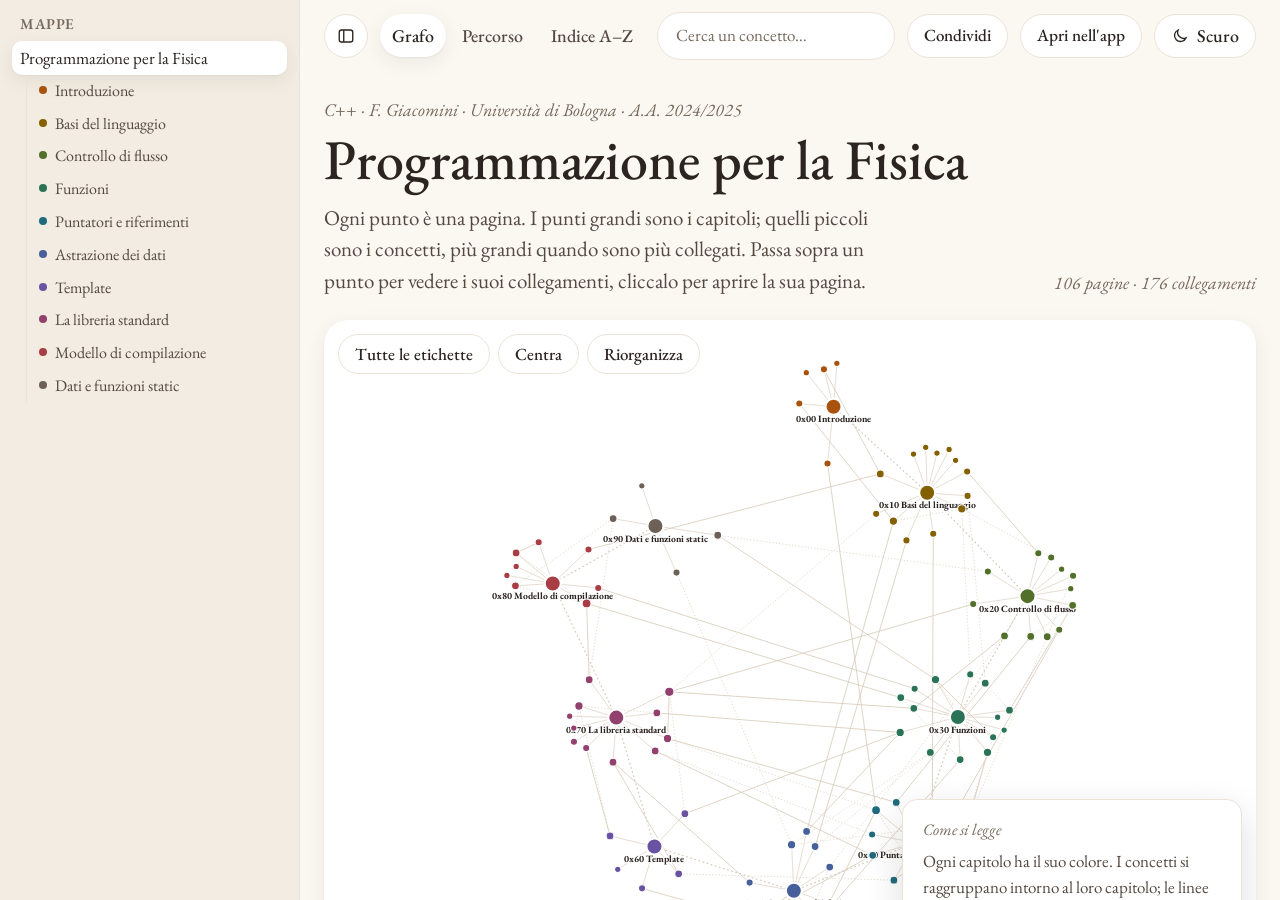
==== commit f54f9049: "Mappe: pubblica "Programmazione per la Fisica"" ====
--- a/programmazione-fisica-cpp/index.html
+++ b/programmazione-fisica-cpp/index.html
@@ -6,7 +6,7 @@
     <title>Programmazione per la Fisica</title>
     <link rel="preconnect" href="https://fonts.googleapis.com" />
     <link rel="stylesheet" href="https://fonts.googleapis.com/css2?family=EB+Garamond:ital,wght@0,400..800;1,400..800&family=JetBrains+Mono:wght@400;500&display=swap" />
-    <script type="module" crossorigin src="../app/assets/index-GQqFdvX4.js"></script>
+    <script type="module" crossorigin src="../app/assets/index-CasOAoXD.js"></script>
     <link rel="stylesheet" crossorigin href="../app/assets/index-DStdT5VO.css">
     <meta name="description" content="C++ · F. Giacomini · Università di Bologna · A.A. 2024/2025" />
     <meta property="og:title" content="Programmazione per la Fisica" />
